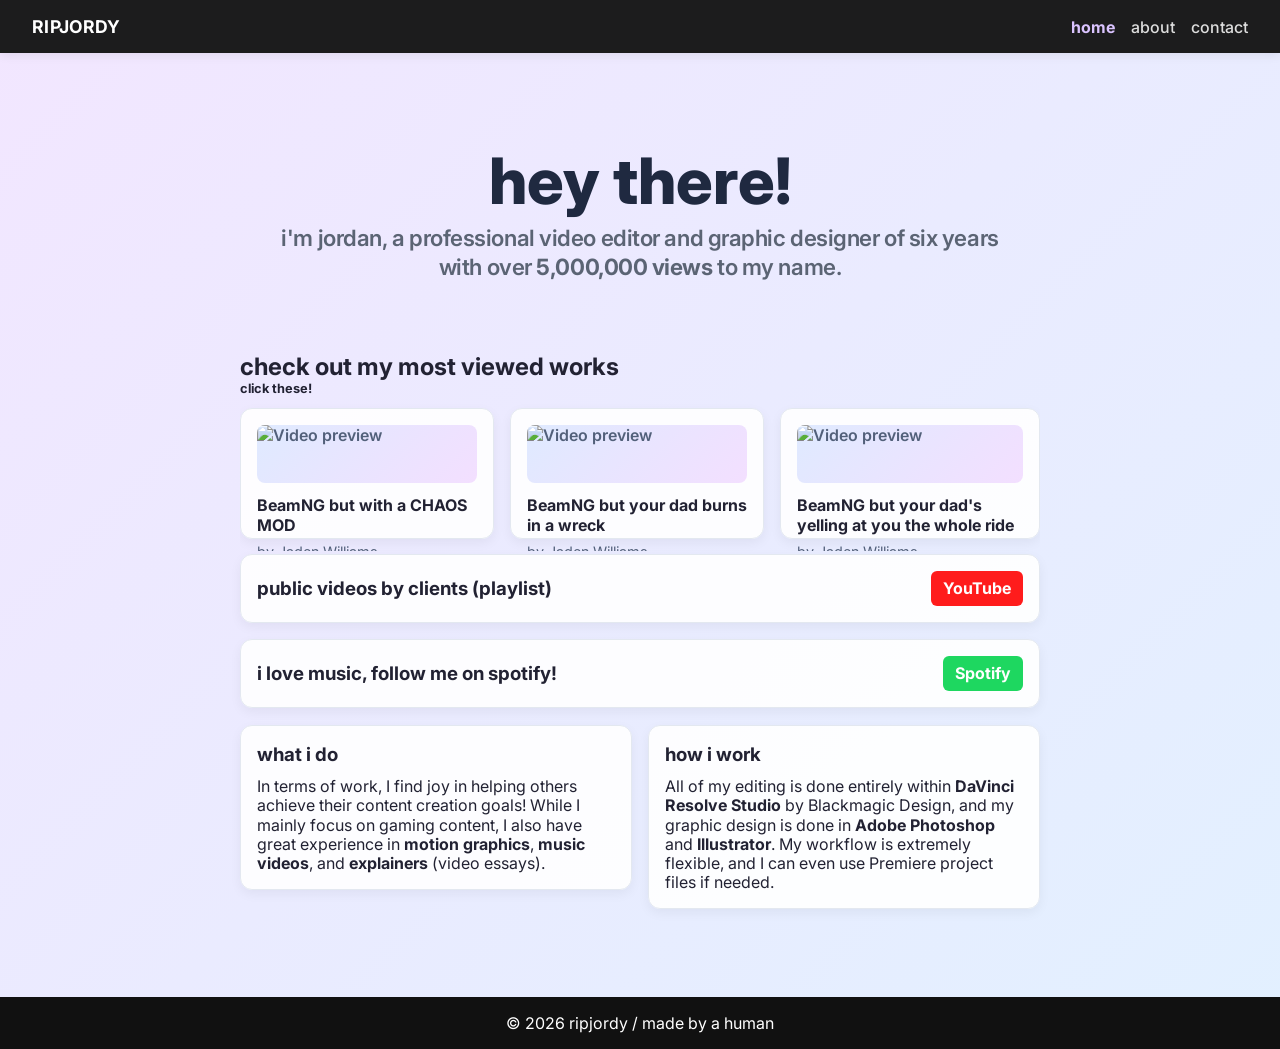
==== index.html @ cf796f48 "Update index.html" ====
<!DOCTYPE html>
<html lang="en">
  <head>
    <meta charset="UTF-8" />
    <meta name="viewport" content="width=device-width, initial-scale=1.0" />
    <title>ripjordy editing</title>
    <link rel="stylesheet" href="css/topbar.css" />
    <link rel="stylesheet" href="css/index.css" />
  </head>
  <body>
    <header class="topbar">
      <a class="brand" href="index.html">RIPJORDY</a>
      <nav>
        <a href="index.html" style="color: rgb(218, 195, 255); font-weight: 700;">home</a>
        <a href="html/about.html">about</a>
        <a href="html/contact.html">contact</a>
      </nav>
    </header>

    <main class="page">
      <section class="hero">
        <h1>hey there!</h1>
        <p>i'm jordan, a professional video editor and graphic designer of six years with over <strong id="playlist-view-count">5,000,000 views</strong> to my name.</p>
      </section>

      <section>
        <h2 style="
        margin: 1.5rem 0 0rem 0;
        ">check out my most viewed works</h2>
        <h3 style="
        font-size: 0.8rem;
        margin: 0.01rem 0 0.5rem 0;
        ">click these!</h3>
        <div class="video-row">
          <a class="video-card" href="https://www.youtube.com/watch?v=fcpk_w2yKt0" target="_blank" rel="noopener">
            <img class="video-thumb" src="https://i.ytimg.com/vi/fcpk_w2yKt0/hqdefault.jpg?sqp=-oaymwEbCMQBEG5IVfKriqkDDggBFQAAiEIYAXABwAEG&rs=AOn4CLChNmuyX_ozKlzwtZDw32vIuSO-IA" alt="Video preview" />
            <strong>BeamNG but with a CHAOS MOD</strong>
            <p>by Jaden Williams</p>
          </a>
          <a class="video-card" href="https://www.youtube.com/watch?v=LU1-zGvniDA" target="_blank" rel="noopener">
            <img class="video-thumb" src="https://i.ytimg.com/vi/LU1-zGvniDA/hqdefault.jpg?sqp=-oaymwEbCMQBEG5IVfKriqkDDggBFQAAiEIYAXABwAEG&rs=AOn4CLAxW7Uek-ELqS7S6nKig_F5anvEkw" alt="Video preview" />
            <strong>BeamNG but your dad burns in a wreck</strong>
            <p>by Jaden Williams</p>
          </a>
          <a class="video-card" href="https://www.youtube.com/watch?v=0stDaYk5QTE" target="_blank" rel="noopener">
            <img class="video-thumb" src="https://i.ytimg.com/vi/0stDaYk5QTE/hqdefault.jpg?sqp=-oaymwEbCMQBEG5IVfKriqkDDggBFQAAiEIYAXABwAEG&rs=AOn4CLBuNkEnGfj2aJUgql9C2xKvpsUFTg" alt="Video preview" />
            <strong>BeamNG but your dad's yelling at you the whole ride</strong>
            <p>by Jaden Williams</p>
          </a>
        </div>
      </section>

      <section>
        <div class="card" id="barlink">
          <h3 style="margin-bottom: 0.01rem;">public videos by clients (playlist)</h3>
          <a href="https://www.youtube.com/playlist?list=PLESeGRSOOh3PzU3jbKEq43YNasFirfveD" style="
          background-color:black;
          border-radius: 6px;
          text-align: center;
          align-content: center;
          width: auto;
          height: auto;
          padding: 8px 12px;
          font-weight: bold;
          text-decoration: none;
          color: rgb(255, 255, 255);
          background-color: rgb(255, 28, 28);
          ">YouTube</a>
        </div>
      </section>

      <section style="margin-top: 1.5rem;">
        <div class="card" id="barlink">
          <h3 style="margin-bottom: 0.01rem;">i love music, follow me on spotify!</h3>
          <a href="https://open.spotify.com/user/c2p1hgjg45274indgm188g3u0?si=a30969710f074cae" style="
          background-color:black;
          border-radius: 6px;
          text-align: center;
          align-content: center;
          width: auto;
          height: auto;
          padding: 8px 12px;
          font-weight: bold;
          text-decoration: none;
          color: rgb(255, 255, 255);
          background-color: rgb(30, 215, 96);
          ">Spotify</a>
        </div>
      </section>

      <section class="info-grid">
        <div class="card">
          <h3>what i do</h3>
          <p>In terms of work, I find joy in helping others achieve their content creation goals! While I mainly focus on gaming content, I also have great experience in <strong>motion graphics</strong>, <strong>music videos</strong>, and <strong>explainers</strong> (video essays).</p>
        </div>
        <div class="card">
          <h3>how i work</h3>
          <p>All of my editing is done entirely within <strong>DaVinci Resolve Studio</strong> by Blackmagic Design, and my graphic design is done in <strong>Adobe Photoshop</strong> and <strong>Illustrator</strong>. My workflow is extremely flexible, and I can even use Premiere project files if needed.</p>
        </div>
      </section>
    </main>
    <footer>
        © 2026 ripjordy / made by a human
    </footer>

    <script>
      const playlistId = "PLESeGRSOOh3PzU3jbKEq43YNasFirfveD";
      const apiKey = "AIzaSyAXNJqw7QbH2NJ9cuRAy-zKoxAv4_MBCgU";
      const viewCountElement = document.getElementById("playlist-view-count");

      function formatNumber(value) {
        return new Intl.NumberFormat("en-US").format(value);
      }

      async function loadPlaylistViews() {
        if (!viewCountElement) return;

        if (!apiKey || apiKey === "YOUR_YOUTUBE_DATA_API_KEY") {
          viewCountElement.textContent = "0,000,000 views";
          return;
        }

        try {
          let nextPageToken = "";
          let totalViews = 0;
          const seenVideoIds = new Set();

          do {
            const playlistUrl = new URL("https://www.googleapis.com/youtube/v3/playlistItems");
            playlistUrl.searchParams.set("part", "snippet");
            playlistUrl.searchParams.set("maxResults", "50");
            playlistUrl.searchParams.set("playlistId", playlistId);
            playlistUrl.searchParams.set("key", apiKey);

            if (nextPageToken) {
              playlistUrl.searchParams.set("pageToken", nextPageToken);
            }

            const playlistResponse = await fetch(playlistUrl);
            if (!playlistResponse.ok) {
              throw new Error(`Playlist request failed: ${playlistResponse.status}`);
            }

            const playlistData = await playlistResponse.json();
            const videoIds = (playlistData.items || [])
              .map((item) => item?.snippet?.resourceId?.videoId)
              .filter((id) => id && !seenVideoIds.has(id));

            if (videoIds.length === 0) {
              break;
            }

            videoIds.forEach((id) => seenVideoIds.add(id));

            const videosUrl = new URL("https://www.googleapis.com/youtube/v3/videos");
            videosUrl.searchParams.set("part", "statistics");
            videosUrl.searchParams.set("id", videoIds.join(","));
            videosUrl.searchParams.set("key", apiKey);

            const videosResponse = await fetch(videosUrl);
            if (!videosResponse.ok) {
              throw new Error(`Video stats request failed: ${videosResponse.status}`);
            }

            const videosData = await videosResponse.json();
            for (const video of videosData.items || []) {
              totalViews += Number(video?.statistics?.viewCount || 0);
            }

            nextPageToken = playlistData.nextPageToken || "";
          } while (nextPageToken);

          viewCountElement.textContent = `${formatNumber(totalViews)} views`;
        } catch (error) {
          console.error("Could not load playlist views:", error);
          viewCountElement.textContent = "5,000,000 views";
        }
      }

      loadPlaylistViews();
    </script>
  </body>
</html>
---- css/topbar.css ----
@import url('https://fonts.googleapis.com/css2?family=Inter:wght@400;500;600;700;800&display=swap');

body {
  margin: 0;
  font-family: 'Inter', Arial, sans-serif;
  background: linear-gradient(135deg, #f2e6ff 0%, #e2f0ff 100%);
  background-repeat: no-repeat;
  color: #223;
  min-height: 100vh;
  flex-direction: column;
  display: flex;
}

.topbar {
  display: flex;
  justify-content: space-between;
  align-items: center;
  padding: 1rem 2rem;
  background: rgba(17, 17, 17, 0.95);
  color: #fff;
  box-shadow: 0 2px 10px rgba(0, 0, 0, 0.08);
}

.topbar .brand {
  color: #fff;
  font-weight: 700;
  text-decoration: none;
  font-size: 1.1rem;
  letter-spacing: 0.02em;
}

.topbar nav {
  display: flex;
  gap: 1rem;
}

.topbar nav a {
  color: #ddd;
  text-decoration: none;
  font-weight: 500;
}

.topbar nav a:hover {
  color: #fff;
}
---- css/index.css ----
* {
    &::-webkit-scrollbar-thumb {
    border: 0px solid rgba(255, 255, 255, 0);
}
    &::-webkit-scrollbar-track {
        background-color: transparent;
    }
    &::-webkit-scrollbar {
        width: 0px;
        height: 0px;
        background-color: transparent;
    }
}

.page {
  flex: 1;
  max-width: 800px;
  margin: 0 auto;
  padding: 2rem;
}

.page > * {
  opacity: 0;
  animation: fadeInUp 0.7s ease forwards;
}

.page > *:nth-child(2) { animation-delay: 0.1s; }
.page > *:nth-child(3) { animation-delay: 0.2s; }
.page > *:nth-child(4) { animation-delay: 0.3s; }
.page > *:nth-child(5) { animation-delay: 0.4s; }
.page > *:nth-child(6) { animation-delay: 0.5s; }

@keyframes fadeInUp {
  from {
    opacity: 0;
    transform: translateY(10px);
  }
  to {
    opacity: 1;
    transform: translateY(0);
  }
}

.hero {
  text-align: center;
  padding: 1.5rem;
}

.hero h1 {
  font-size: 4rem;
  font-weight: 800;
  margin-bottom: 0.5rem;
  line-height: 0.6;
  color: #1f2940;
}

.hero p {
  font-size: 1.4rem;
  font-weight: 600;
  color: #5b6474;
  line-height: 1.3;
  letter-spacing: -0.02em;
}

iframe {
  width: 100%;
  height: 54%;
  border: none;
  border-radius: 8px;
  box-shadow: 0 4px 12px rgba(0, 0, 0, 0.05);
}

.video-row {
  display: flex;
  gap: 1rem;
  overflow-x: auto;
  overflow: hidden;
  padding: 0.25rem 0 0.75rem;
}

.video-card {
  min-width: 220px;
  background: rgba(255, 255, 255, 0.9);
  border: 1px solid #e3e8f0;
  border-radius: 12px;
  padding: 1rem;
  text-decoration: none;
  color: inherit;
  display: block;
  box-shadow: 0 4px 12px rgba(0, 0, 0, 0.05);
  transition: transform 0.2s ease, box-shadow 0.2s ease;
  transform-origin: center;
}

.video-card p {
  margin: 0.5rem 0 0;
  color: #52607a;
  font-size: 0.9rem;
}

.video-thumb {
  display: block;
  width: 100%;
  height: 60%;
  background: linear-gradient(135deg, #dfeaff 0%, #f3dfff 100%);
  margin-bottom: 0.75rem;
  display: flex;
  align-items: center;
  justify-content: center;
  color: #52607a;
  border-radius: 8px;
  font-weight: 600;
}

.info-grid {
  display: grid;
  grid-template-columns: repeat(2, minmax(0, 1fr));
  gap: 1rem;
  align-items: start;
  margin-top: 1.55rem;
  margin-bottom: 1.5rem;
}

.card {
  background: rgba(255, 255, 255, 0.9);
  border: 1px solid #e3e8f0;
  border-radius: 12px;
  padding: 1rem;
  box-shadow: 0 4px 12px rgba(0, 0, 0, 0.05);
  line-height: 1.2;
  height: fit-content;
  transition: transform 0.2s ease, box-shadow 0.2s ease;
  transform-origin: center;
}

.video-card:hover, .card:hover {
  transform: scale(1.01);
}

.card h3 {
  margin-top: 0.1rem;;
  margin-bottom: -0.3rem;
}

.card p {
  margin-bottom: 0rem;
}

@media (max-width: 600px) {
  .info-grid {
    grid-template-columns: 1fr;
  }
}

#barlink {
  margin-top: 0.2rem;
  margin-bottom: -0.5rem;
  justify-content: space-between;
  align-items: center;
  display: flex;
}

footer {
  text-align: center;
  padding: 1rem;
  background: #111;
  color: #fff;
  margin-top: 2rem;
}
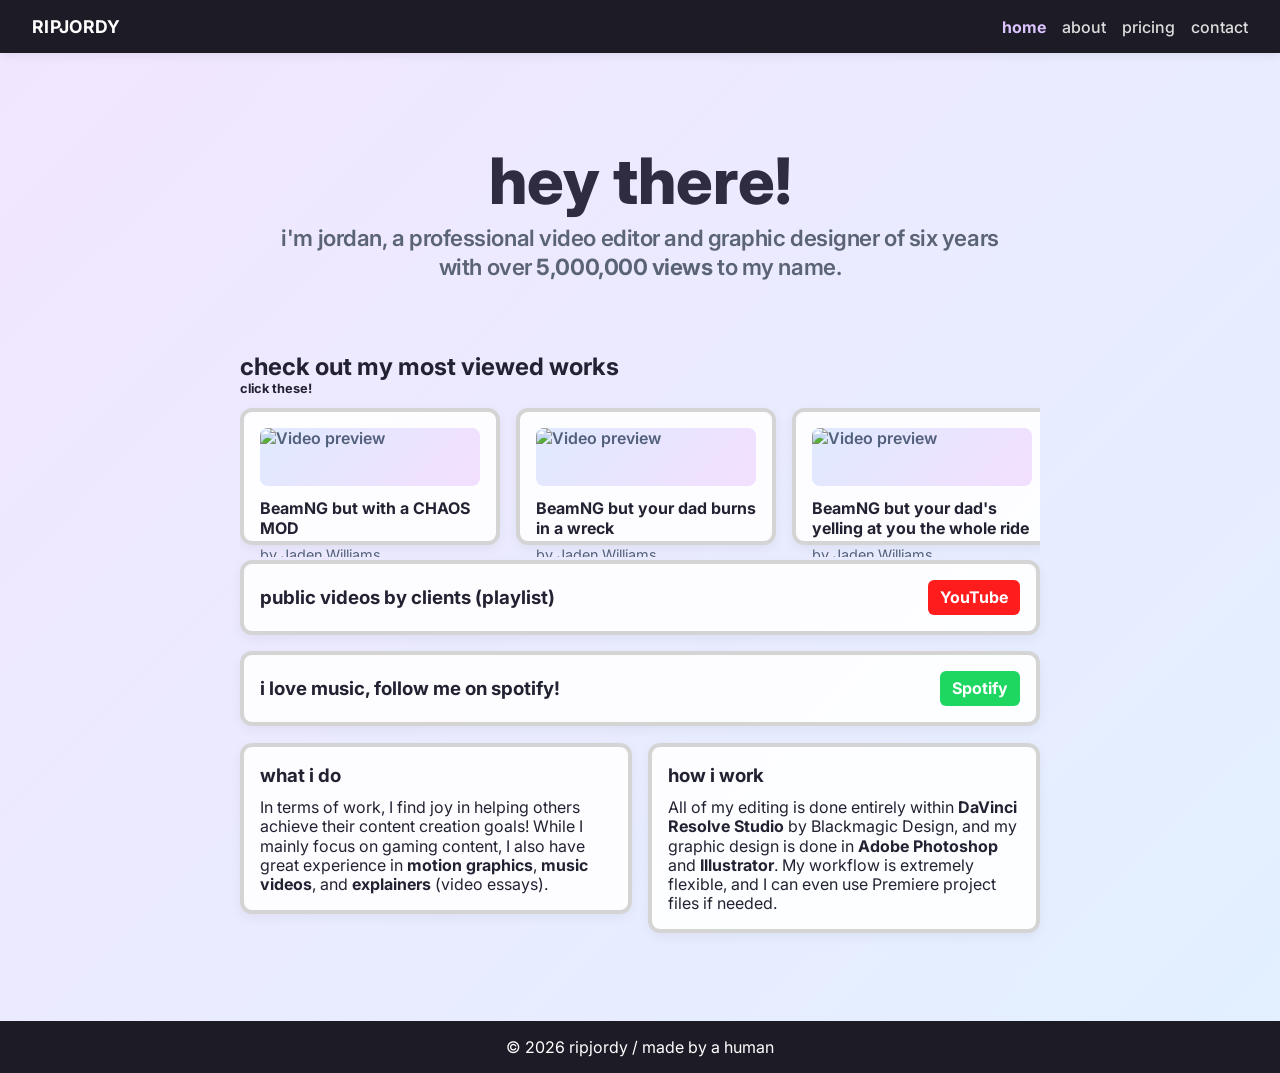
==== commit 29d64443: "Add files via upload" ====
--- a/index.html
+++ b/index.html
@@ -13,6 +13,7 @@
       <nav>
         <a href="index.html" style="color: rgb(218, 195, 255); font-weight: 700;">home</a>
         <a href="html/about.html">about</a>
+        <a href="html/pricing.html">pricing</a>
         <a href="html/contact.html">contact</a>
       </nav>
     </header>
--- a/css/topbar.css
+++ b/css/topbar.css
@@ -16,7 +16,7 @@
   justify-content: space-between;
   align-items: center;
   padding: 1rem 2rem;
-  background: rgba(17, 17, 17, 0.95);
+  background: #1d1b25;
   color: #fff;
   box-shadow: 0 2px 10px rgba(0, 0, 0, 0.08);
 }
--- a/css/index.css
+++ b/css/index.css
@@ -51,7 +51,7 @@
   font-weight: 800;
   margin-bottom: 0.5rem;
   line-height: 0.6;
-  color: #1f2940;
+  color: #2f2b41;
 }
 
 .hero p {
@@ -81,7 +81,7 @@
 .video-card {
   min-width: 220px;
   background: rgba(255, 255, 255, 0.9);
-  border: 1px solid #e3e8f0;
+  border: 4px solid #d4d4d4;
   border-radius: 12px;
   padding: 1rem;
   text-decoration: none;
@@ -123,7 +123,7 @@
 
 .card {
   background: rgba(255, 255, 255, 0.9);
-  border: 1px solid #e3e8f0;
+  border: 4px solid #d4d4d4;
   border-radius: 12px;
   padding: 1rem;
   box-shadow: 0 4px 12px rgba(0, 0, 0, 0.05);
@@ -163,7 +163,7 @@
 footer {
   text-align: center;
   padding: 1rem;
-  background: #111;
+  background: #1d1b25;
   color: #fff;
   margin-top: 2rem;
-}+}
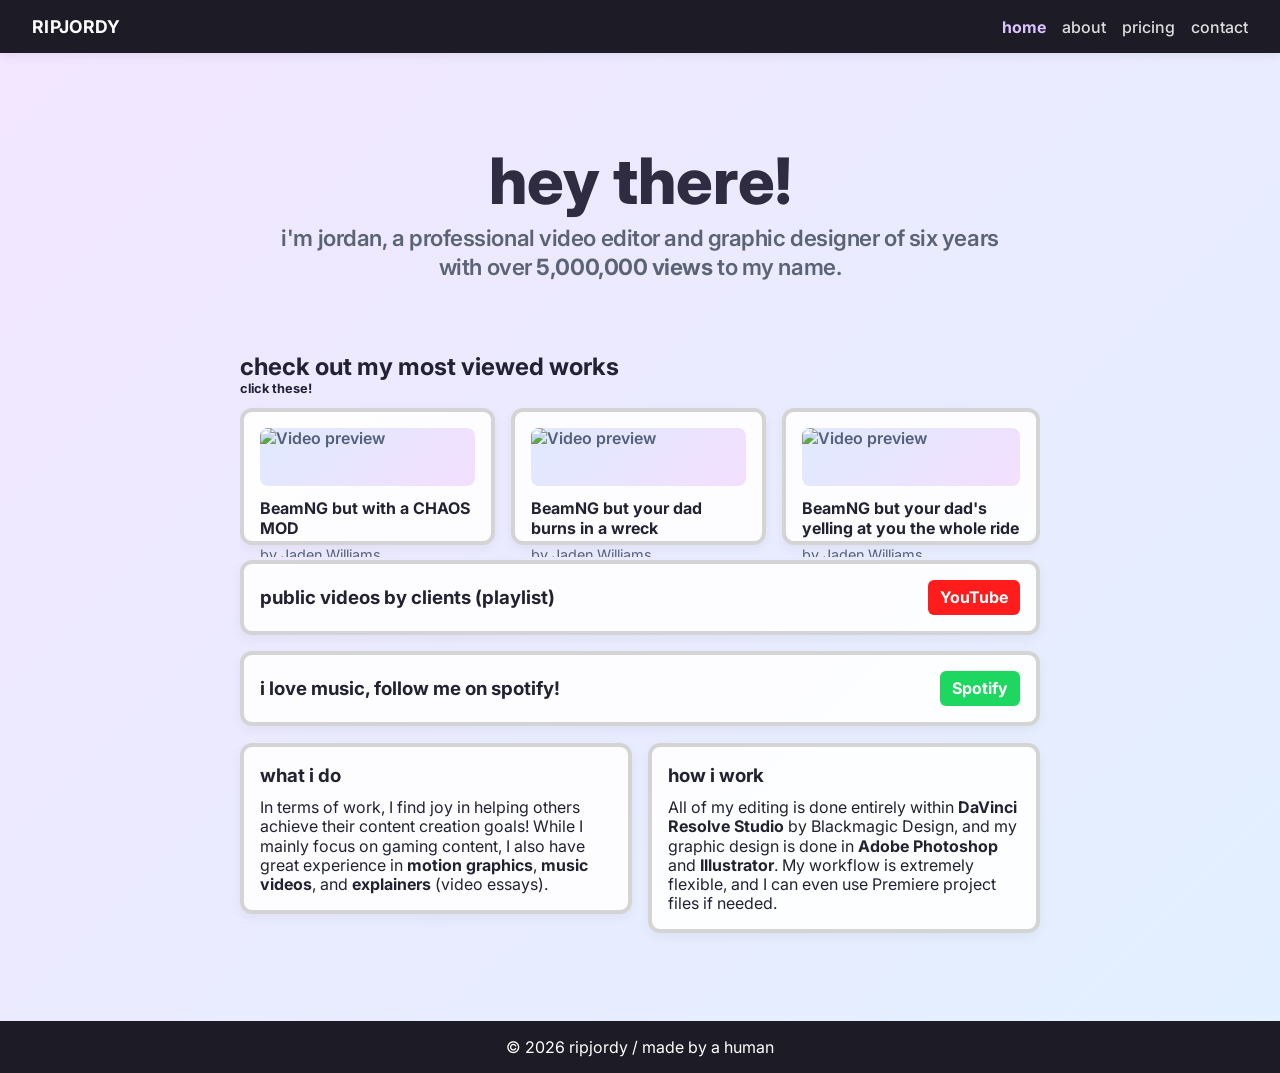
==== commit 478c7bdb: "Update index.html" ====
--- a/index.html
+++ b/index.html
@@ -6,6 +6,7 @@
     <title>ripjordy editing</title>
     <link rel="stylesheet" href="css/topbar.css" />
     <link rel="stylesheet" href="css/index.css" />
+    <link rel="icon" type="image/x-icon" href="assets/favicon.ico" />
   </head>
   <body>
     <header class="topbar">
--- a/css/index.css
+++ b/css/index.css
@@ -72,6 +72,7 @@
 
 .video-row {
   display: flex;
+  flex-grow: 1;
   gap: 1rem;
   overflow-x: auto;
   overflow: hidden;
@@ -79,7 +80,7 @@
 }
 
 .video-card {
-  min-width: 220px;
+  min-width: 215px;
   background: rgba(255, 255, 255, 0.9);
   border: 4px solid #d4d4d4;
   border-radius: 12px;
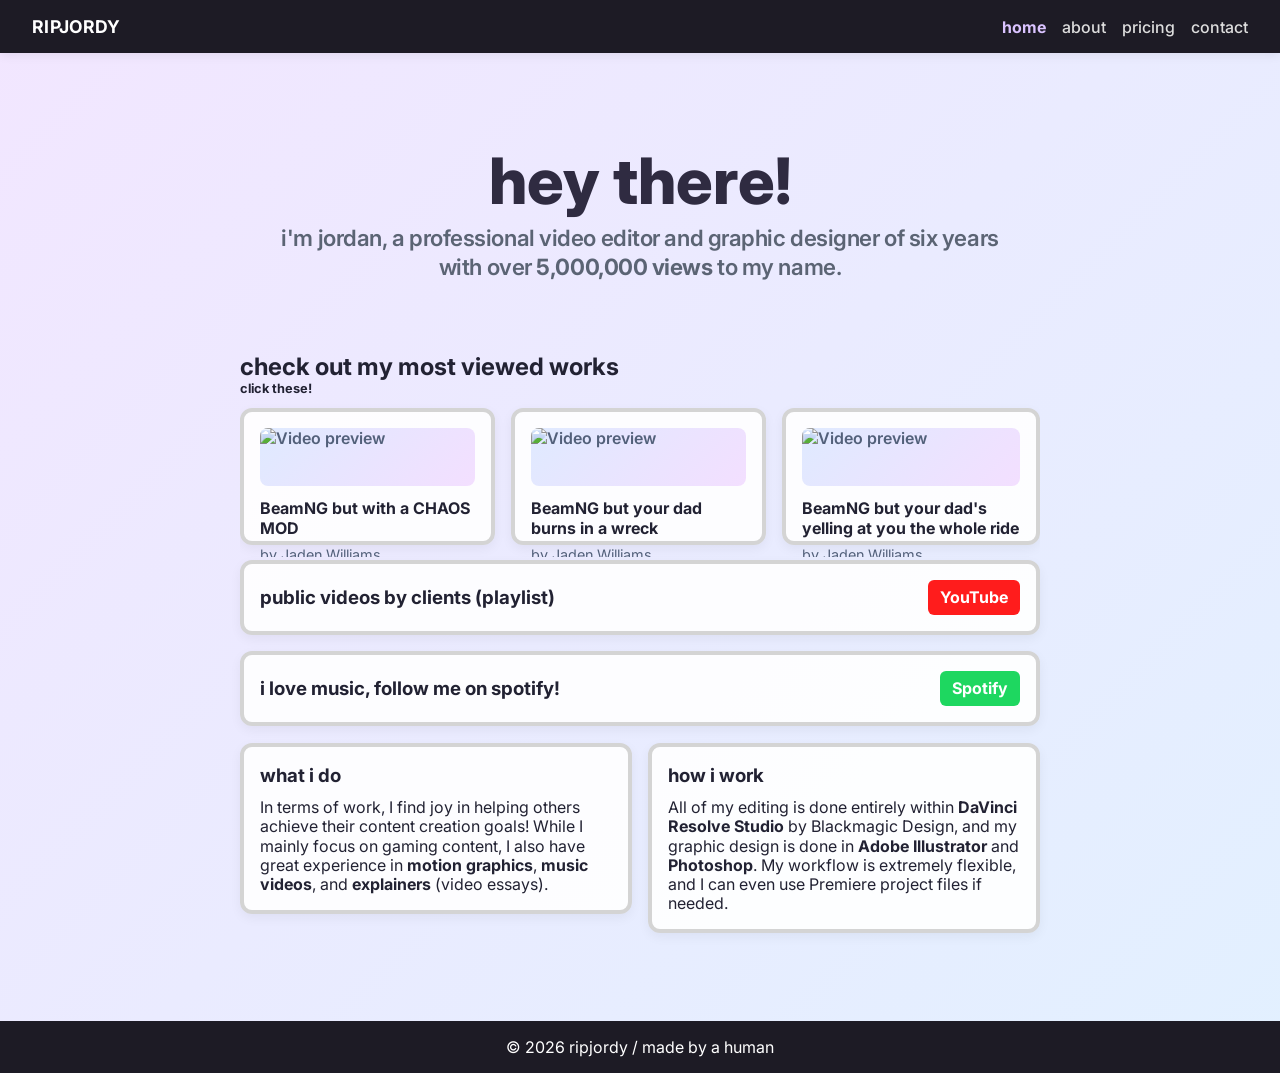
==== commit 880eec34: "Update index.html" ====
--- a/index.html
+++ b/index.html
@@ -97,7 +97,7 @@
         </div>
         <div class="card">
           <h3>how i work</h3>
-          <p>All of my editing is done entirely within <strong>DaVinci Resolve Studio</strong> by Blackmagic Design, and my graphic design is done in <strong>Adobe Photoshop</strong> and <strong>Illustrator</strong>. My workflow is extremely flexible, and I can even use Premiere project files if needed.</p>
+          <p>All of my editing is done entirely within <strong>DaVinci Resolve Studio</strong> by Blackmagic Design, and my graphic design is done in <strong>Adobe Illustrator</strong> and <strong>Photoshop</strong>. My workflow is extremely flexible, and I can even use Premiere project files if needed.</p>
         </div>
       </section>
     </main>
@@ -110,6 +110,11 @@
       const apiKey = "AIzaSyAXNJqw7QbH2NJ9cuRAy-zKoxAv4_MBCgU";
       const viewCountElement = document.getElementById("playlist-view-count");
 
+      const delay = (ms) => new Promise(resolve => setTimeout(resolve, ms));
+
+      let totalViews = 0;
+      let lastCount = 0;
+      
       function formatNumber(value) {
         return new Intl.NumberFormat("en-US").format(value);
       }
@@ -118,13 +123,14 @@
         if (!viewCountElement) return;
 
         if (!apiKey || apiKey === "YOUR_YOUTUBE_DATA_API_KEY") {
-          viewCountElement.textContent = "0,000,000 views";
+          viewCountElement.textContent = "5,000,000 views";
           return;
         }
 
+        totalViews = 0;
+
         try {
           let nextPageToken = "";
-          let totalViews = 0;
           const seenVideoIds = new Set();
 
           do {
@@ -172,14 +178,25 @@
             nextPageToken = playlistData.nextPageToken || "";
           } while (nextPageToken);
 
-          viewCountElement.textContent = `${formatNumber(totalViews)} views`;
+          if (totalViews > lastCount) {
+            viewCountElement.textContent = `${formatNumber(totalViews)} views`;
+          }
+          lastCount = totalViews;
         } catch (error) {
           console.error("Could not load playlist views:", error);
           viewCountElement.textContent = "5,000,000 views";
         }
       }
-
-      loadPlaylistViews();
+      
+      async function update() {
+        while (true) {
+          loadPlaylistViews();
+          await delay(10000);
+        }
+      }
+
+      update();
+      
     </script>
   </body>
 </html>
